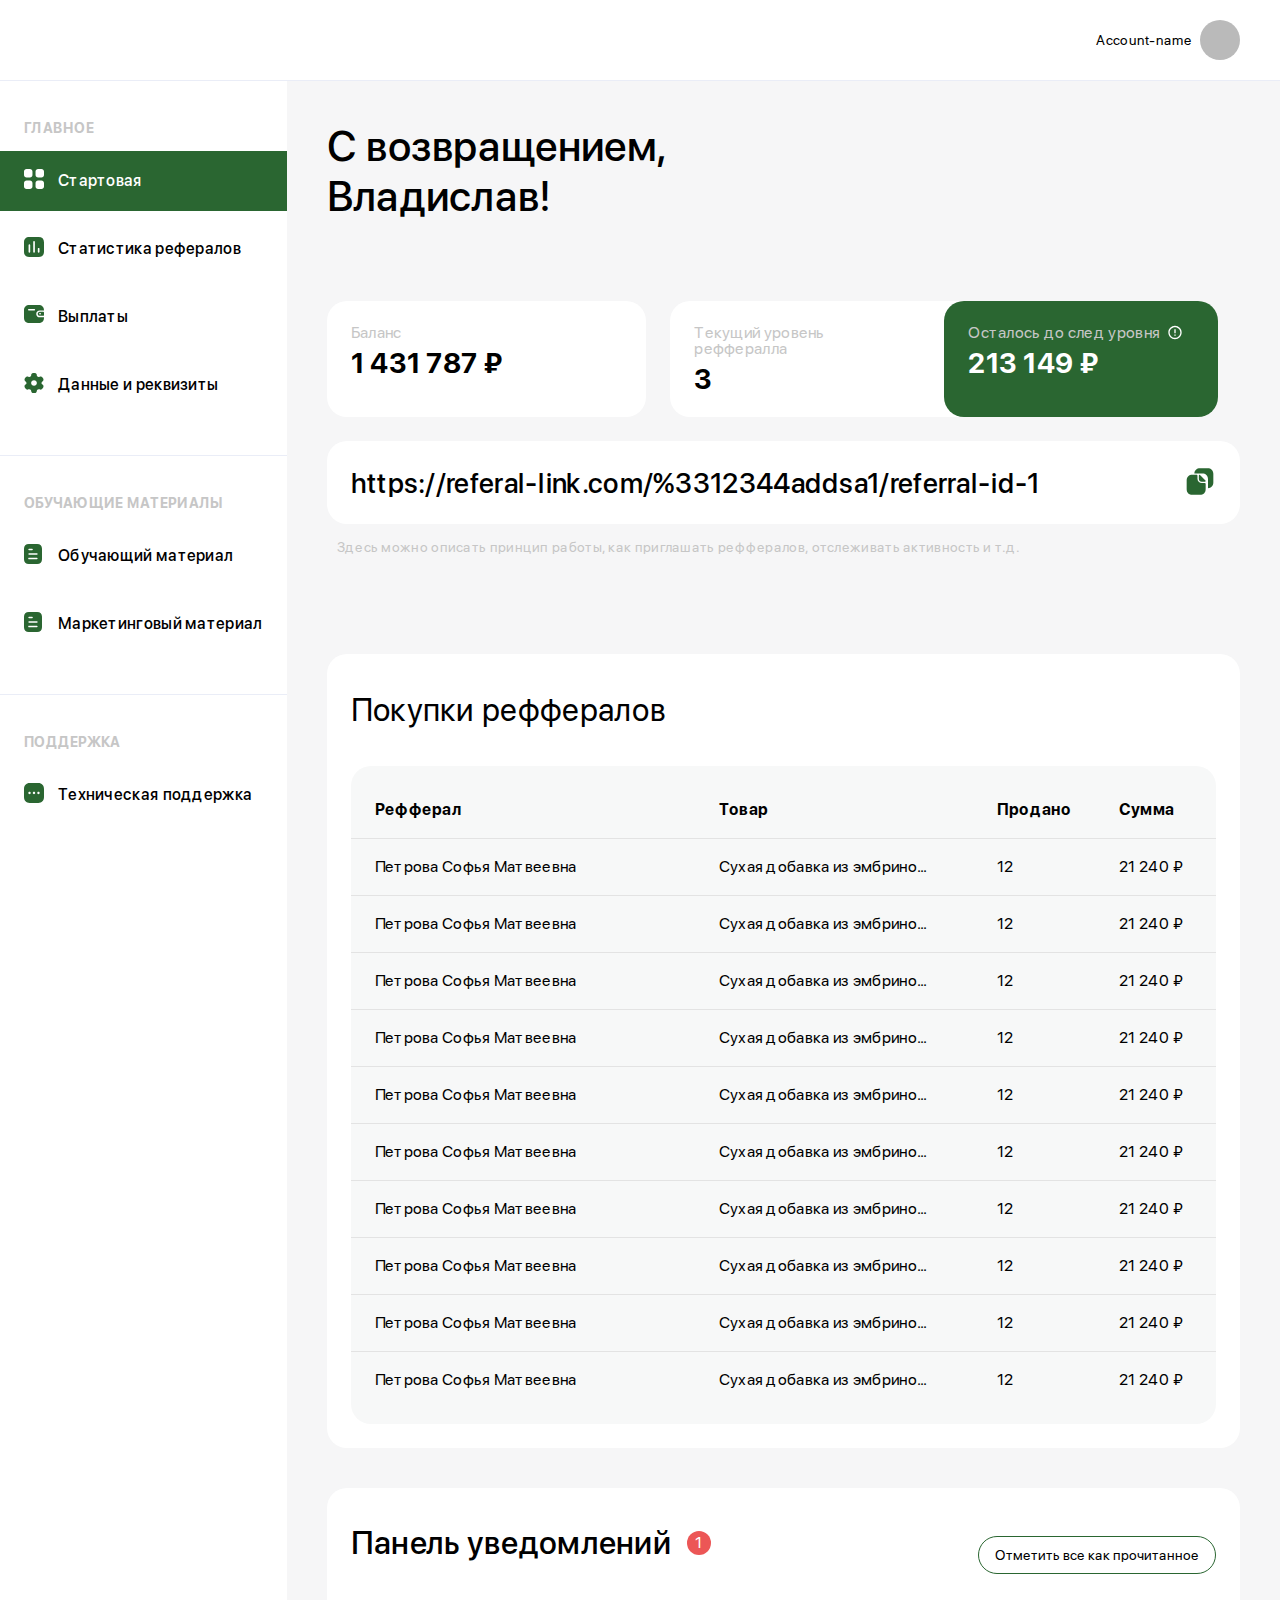
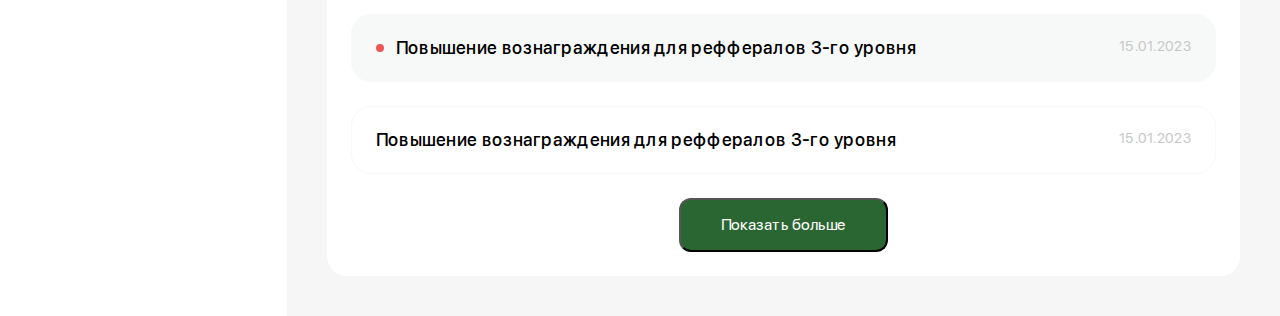
==== index.html @ 571e1314 "Initial commit" ====
<!DOCTYPE html>
<html lang="en">

<head>
    <meta charset="UTF-8">
    <meta name="color-scheme" content="only light">
    <meta http-equiv="X-UA-Compatible" content="IE=edge">
    <meta name="viewport" content="width=device-width,initial-scale=1">
    <link rel="apple-touch-icon" sizes="64x64" href="assets/img/touch-icon-iphone..png">
    <link rel="icon" type="image/png" sizes="32x32" href="assets/img/touch-icon-iphone..png">
    <link rel="icon" type="image/png" sizes="16x16" href="assets/img/touch-icon-iphone..png">
    <title>Benefit - Главная</title>
<script defer="defer" src="./assets/scripts/main.js"></script><link href="./assets/styles/main..css" rel="stylesheet"></head>

<body>
    <div class="wrapper">
        <header class="header">
            <div class="header__wrapper">
                <div class="header__burger js-header-burger"><span></span></div>
                <div class="header__profile"><span class="text-small">Account-name</span>
                    <div class="header__profile-icon"></div>
                </div>
            </div>
        </header>
        <main class="main index-page">
            <div class="main__wrapper">
                <section class="sidebar js-sidebar">
                    <div class="sidebar__wrapper">
                        <div class="sidebar__chapter">
                            <p class="text-small text-gray text-uppercase sidebar__title">Главное</p>
                            <div class="sidebar__list">
                                <div class="sidebar__list-item is-active"><svg class="sidebar__list-item-icon" width="24" height="24" viewBox="0 0 24 24" fill="none" xmlns="http://www.w3.org/2000/svg">
                                        <use href="assets/img/sprite..svg#category"></use>
                                    </svg><span class="text-regular">Стартовая</span></div>
                                <div class="sidebar__list-item"><svg class="sidebar__list-item-icon" width="24" height="24" viewBox="0 0 24 24" fill="none" xmlns="http://www.w3.org/2000/svg">
                                        <use href="assets/img/sprite..svg#chart"></use>
                                    </svg><span class="text-regular">Статистика рефералов</span></div>
                                <div class="sidebar__list-item"><svg class="sidebar__list-item-icon" width="24" height="24" viewBox="0 0 24 24" fill="none" xmlns="http://www.w3.org/2000/svg">
                                        <use href="assets/img/sprite..svg#wallet"></use>
                                    </svg><span class="text-regular">Выплаты</span></div>
                                <div class="sidebar__list-item"><svg class="sidebar__list-item-icon" width="24" height="24" viewBox="0 0 24 24" fill="none" xmlns="http://www.w3.org/2000/svg">
                                        <use href="assets/img/sprite..svg#setting"></use>
                                    </svg><span class="text-regular">Данные и реквизиты</span></div>
                            </div>
                        </div>
                        <div class="sidebar__chapter">
                            <p class="text-small text-gray text-uppercase sidebar__title">Обучающие материалы</p>
                            <div class="sidebar__list">
                                <div class="sidebar__list-item"><svg class="sidebar__list-item-icon" width="24" height="24" viewBox="0 0 24 24" fill="none" xmlns="http://www.w3.org/2000/svg">
                                        <use href="assets/img/sprite..svg#document"></use>
                                    </svg><span class="text-regular">Обучающий материал</span></div>
                                <div class="sidebar__list-item"><svg class="sidebar__list-item-icon" width="24" height="24" viewBox="0 0 24 24" fill="none" xmlns="http://www.w3.org/2000/svg">
                                        <use href="assets/img/sprite..svg#document"></use>
                                    </svg><span class="text-regular">Маркетинговый материал</span></div>
                            </div>
                        </div>
                        <div class="sidebar__chapter">
                            <p class="text-small text-gray text-uppercase sidebar__title">Поддержка</p>
                            <div class="sidebar__list">
                                <div class="sidebar__list-item"><svg class="sidebar__list-item-icon" width="24" height="24" viewBox="0 0 24 24" fill="none" xmlns="http://www.w3.org/2000/svg">
                                        <use href="assets/img/sprite..svg#more-square"></use>
                                    </svg><span class="text-regular">Техническая поддержка</span></div>
                            </div>
                        </div>
                    </div>
                </section>
                <section class="home">
                    <div class="section__wrapper">
                        <h2 class="title-big section__title">С возвращением, <br> Владислав!</h2>
                        <div class="home__info">
                            <div class="home__info-balance">
                                <p class="m-b-sm text-gray">Баланс</p>
                                <p class="text-600 text-big">1 431 787 ₽</p>
                            </div>
                            <div class="home__info-referral">
                                <div class="home__info-referral-inner">
                                    <p class="m-b-sm text-gray">Текущий уровень реффералла</p>
                                    <p class="text-600 text-big">3</p>
                                </div>
                                <div class="home__info-referral-inner text-white">
                                    <div class="d-flex">
                                        <p class="m-b-sm m-r-sm text-gray">Осталось до след уровня</p><svg width="16" height="16" viewBox="0 0 16 16" fill="#fff" xmlns="http://www.w3.org/2000/svg">
                                            <use href="assets/img/sprite..svg#error"></use>
                                        </svg>
                                    </div>
                                    <p class="text-600 text-big">213 149 ₽</p>
                                </div>
                            </div>
                            <div class="home__info-url">
                                <p class="text-big text-500">https://referal-link.com/%3312344addsa1/referral-id-1</p>
                                <div><svg width="32" height="32" viewBox="0 0 32 32" fill="none" xmlns="http://www.w3.org/2000/svg">
                                        <use href="assets/img/sprite..svg#document-copy"></use>
                                    </svg></div>
                            </div>
                        </div>
                        <p class="home__info-text text-gray text-small">Здесь можно описать принцип работы, как
                            приглашать реффералов, отслеживать активность и т.д.</p>
                        <div class="home__table">
                            <h4 class="title-medium home__table-title">Покупки реффералов</h4>
                            <div class="home__table-wrapper">
                                <div class="home__table-rail">
                                    <div class="home__table-row">
                                        <p class="text-600 home__table-name">Рефферал</p>
                                        <p class="text-600 home__table-name">Товар</p>
                                        <p class="text-600 home__table-name">Продано</p>
                                        <p class="text-600 home__table-name">Сумма</p>
                                        <p class="text-600 home__table-name">Дата</p>
                                    </div>
                                    <div class="home__table-row">
                                        <p class="home__table-element">Петрова Софья Матвеевна</p>
                                        <p class="home__table-element">Сухая добавка из эмбрино...</p>
                                        <p class="home__table-element">12</p>
                                        <p class="home__table-element">21 240 ₽</p>
                                        <p class="home__table-element">14.01.2023</p>
                                    </div>
                                    <div class="home__table-row">
                                        <p class="home__table-element">Петрова Софья Матвеевна</p>
                                        <p class="home__table-element">Сухая добавка из эмбрино...</p>
                                        <p class="home__table-element">12</p>
                                        <p class="home__table-element">21 240 ₽</p>
                                        <p class="home__table-element">14.01.2023</p>
                                    </div>
                                    <div class="home__table-row">
                                        <p class="home__table-element">Петрова Софья Матвеевна</p>
                                        <p class="home__table-element">Сухая добавка из эмбрино...</p>
                                        <p class="home__table-element">12</p>
                                        <p class="home__table-element">21 240 ₽</p>
                                        <p class="home__table-element">14.01.2023</p>
                                    </div>
                                    <div class="home__table-row">
                                        <p class="home__table-element">Петрова Софья Матвеевна</p>
                                        <p class="home__table-element">Сухая добавка из эмбрино...</p>
                                        <p class="home__table-element">12</p>
                                        <p class="home__table-element">21 240 ₽</p>
                                        <p class="home__table-element">14.01.2023</p>
                                    </div>
                                    <div class="home__table-row">
                                        <p class="home__table-element">Петрова Софья Матвеевна</p>
                                        <p class="home__table-element">Сухая добавка из эмбрино...</p>
                                        <p class="home__table-element">12</p>
                                        <p class="home__table-element">21 240 ₽</p>
                                        <p class="home__table-element">14.01.2023</p>
                                    </div>
                                    <div class="home__table-row">
                                        <p class="home__table-element">Петрова Софья Матвеевна</p>
                                        <p class="home__table-element">Сухая добавка из эмбрино...</p>
                                        <p class="home__table-element">12</p>
                                        <p class="home__table-element">21 240 ₽</p>
                                        <p class="home__table-element">14.01.2023</p>
                                    </div>
                                    <div class="home__table-row">
                                        <p class="home__table-element">Петрова Софья Матвеевна</p>
                                        <p class="home__table-element">Сухая добавка из эмбрино...</p>
                                        <p class="home__table-element">12</p>
                                        <p class="home__table-element">21 240 ₽</p>
                                        <p class="home__table-element">14.01.2023</p>
                                    </div>
                                    <div class="home__table-row">
                                        <p class="home__table-element">Петрова Софья Матвеевна</p>
                                        <p class="home__table-element">Сухая добавка из эмбрино...</p>
                                        <p class="home__table-element">12</p>
                                        <p class="home__table-element">21 240 ₽</p>
                                        <p class="home__table-element">14.01.2023</p>
                                    </div>
                                    <div class="home__table-row">
                                        <p class="home__table-element">Петрова Софья Матвеевна</p>
                                        <p class="home__table-element">Сухая добавка из эмбрино...</p>
                                        <p class="home__table-element">12</p>
                                        <p class="home__table-element">21 240 ₽</p>
                                        <p class="home__table-element">14.01.2023</p>
                                    </div>
                                    <div class="home__table-row">
                                        <p class="home__table-element">Петрова Софья Матвеевна</p>
                                        <p class="home__table-element">Сухая добавка из эмбрино...</p>
                                        <p class="home__table-element">12</p>
                                        <p class="home__table-element">21 240 ₽</p>
                                        <p class="home__table-element">14.01.2023</p>
                                    </div>
                                </div>
                            </div>
                        </div>
                        <div class="home__notification">
                            <div class="home__notification-wrapper">
                                <div class="d-flex align-items-center">
                                    <h4 class="title-medium text-500">Панель уведомлений</h4><span class="home__notification-counter">1</span>
                                </div><button class="button button-outline" type="button"><span class="text-small">Отметить все как прочитанное</span></button>
                            </div>
                            <div class="home__notification-list">
                                <div class="d-flex justify-content-between home__notification-item is-active"><span class="text-500 text-medium home__notification-item-name">Повышение
                                        вознаграждения для реффералов 3-го уровня</span><span class="text-gray text-small">15.01.2023</span></div>
                                <div class="d-flex justify-content-between home__notification-item"><span class="text-500 text-medium home__notification-item-name">Повышение
                                        вознаграждения для реффералов 3-го уровня</span><span class="text-gray text-small">15.01.2023</span></div>
                            </div><button class="button button-green m-x-auto" type="button"><span class="text-regular text-white">Показать больше</span></button>
                        </div>
                    </div>
                </section>
            </div>
        </main>
    </div>
</body>

</html>
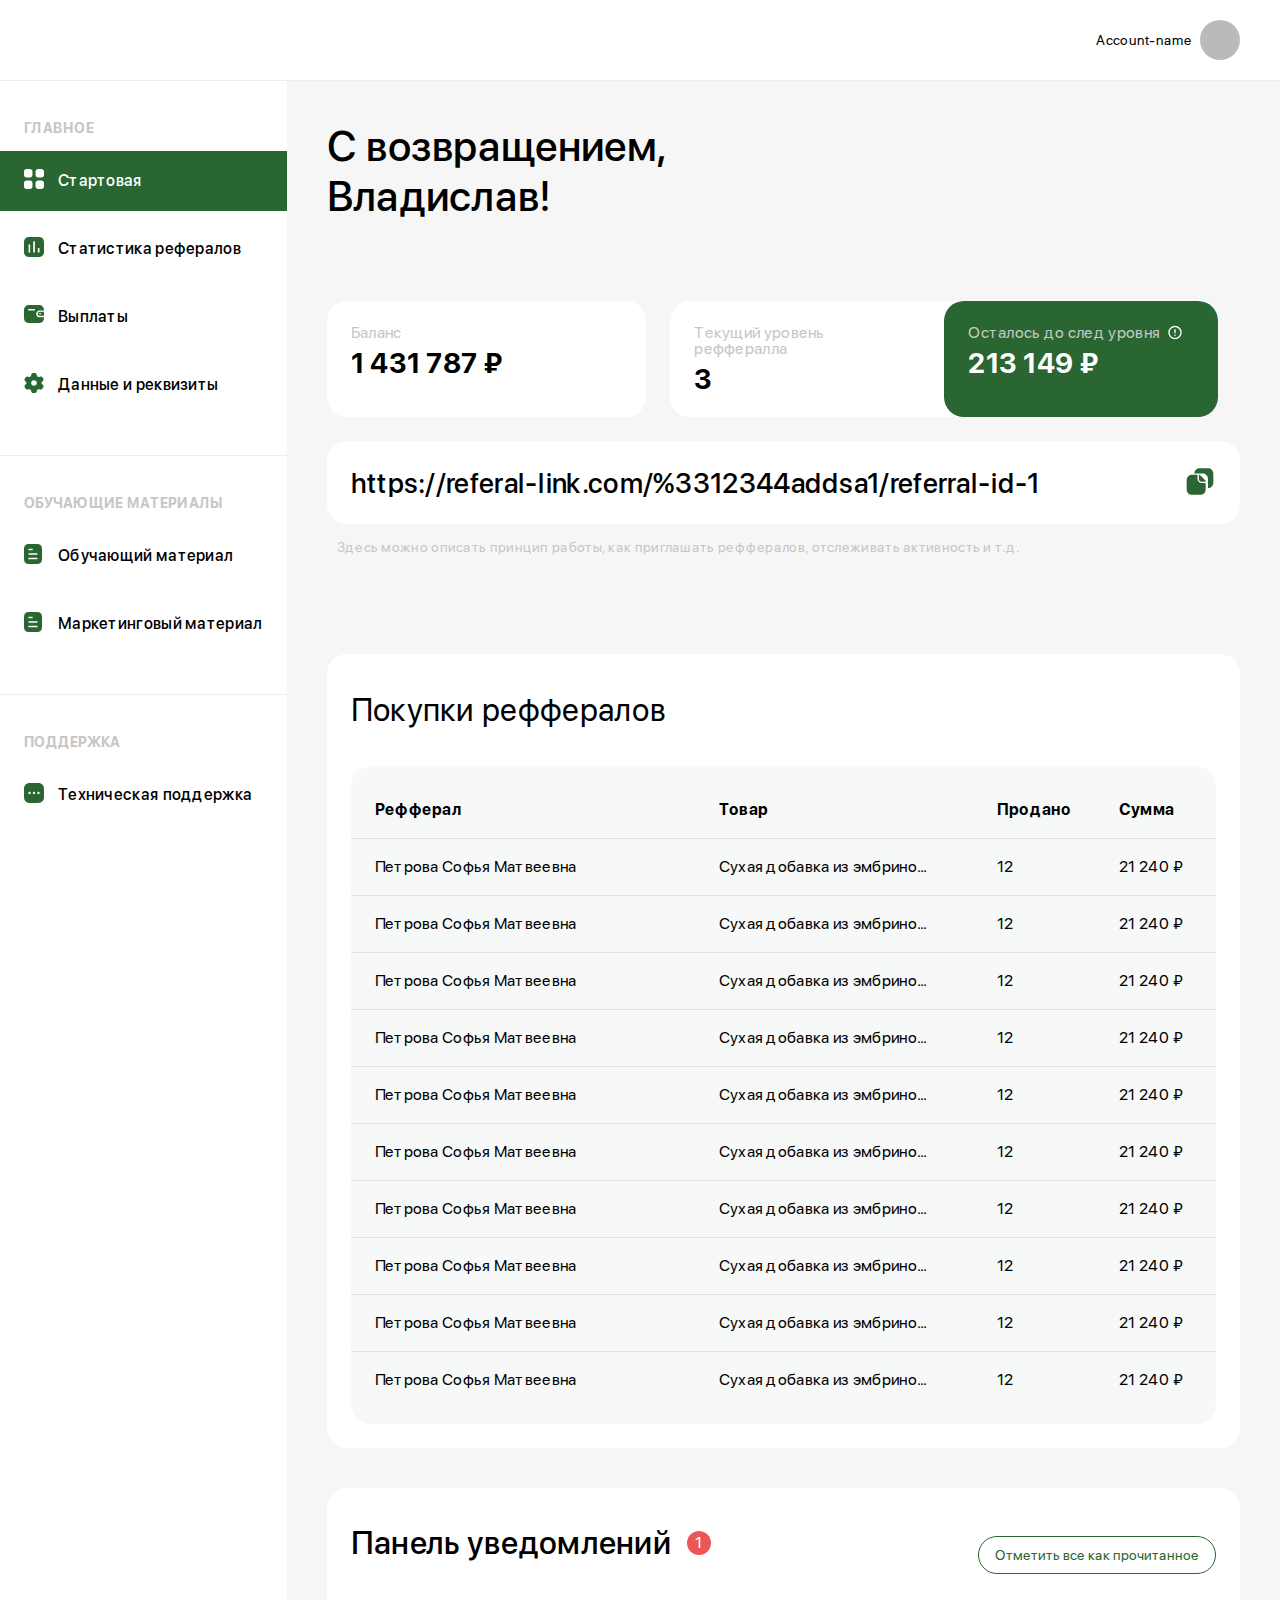
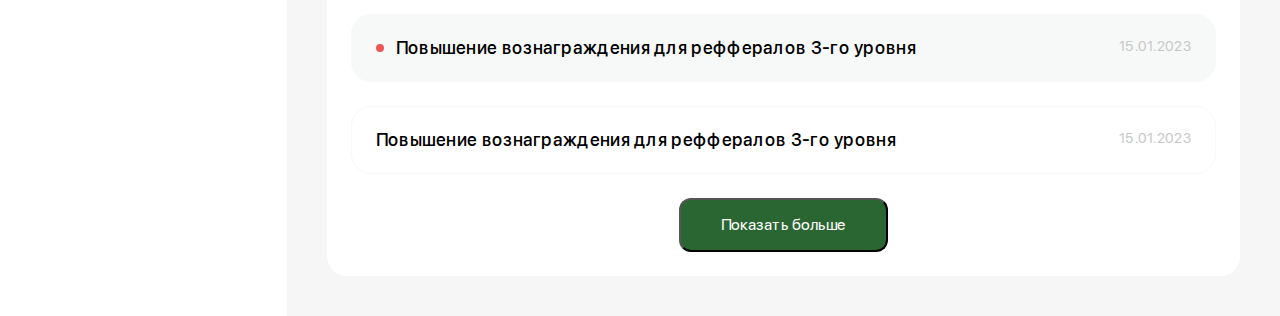
==== commit 64cafe32: "Initial commit" ====
--- a/index.html
+++ b/index.html
@@ -183,7 +183,7 @@
                             <div class="home__notification-wrapper">
                                 <div class="d-flex align-items-center">
                                     <h4 class="title-medium text-500">Панель уведомлений</h4><span class="home__notification-counter">1</span>
-                                </div><button class="button button-outline" type="button"><span class="text-small">Отметить все как прочитанное</span></button>
+                                </div><button class="button button-outline" type="button"><span class="text-small text-green">Отметить все как прочитанное</span></button>
                             </div>
                             <div class="home__notification-list">
                                 <div class="d-flex justify-content-between home__notification-item is-active"><span class="text-500 text-medium home__notification-item-name">Повышение
